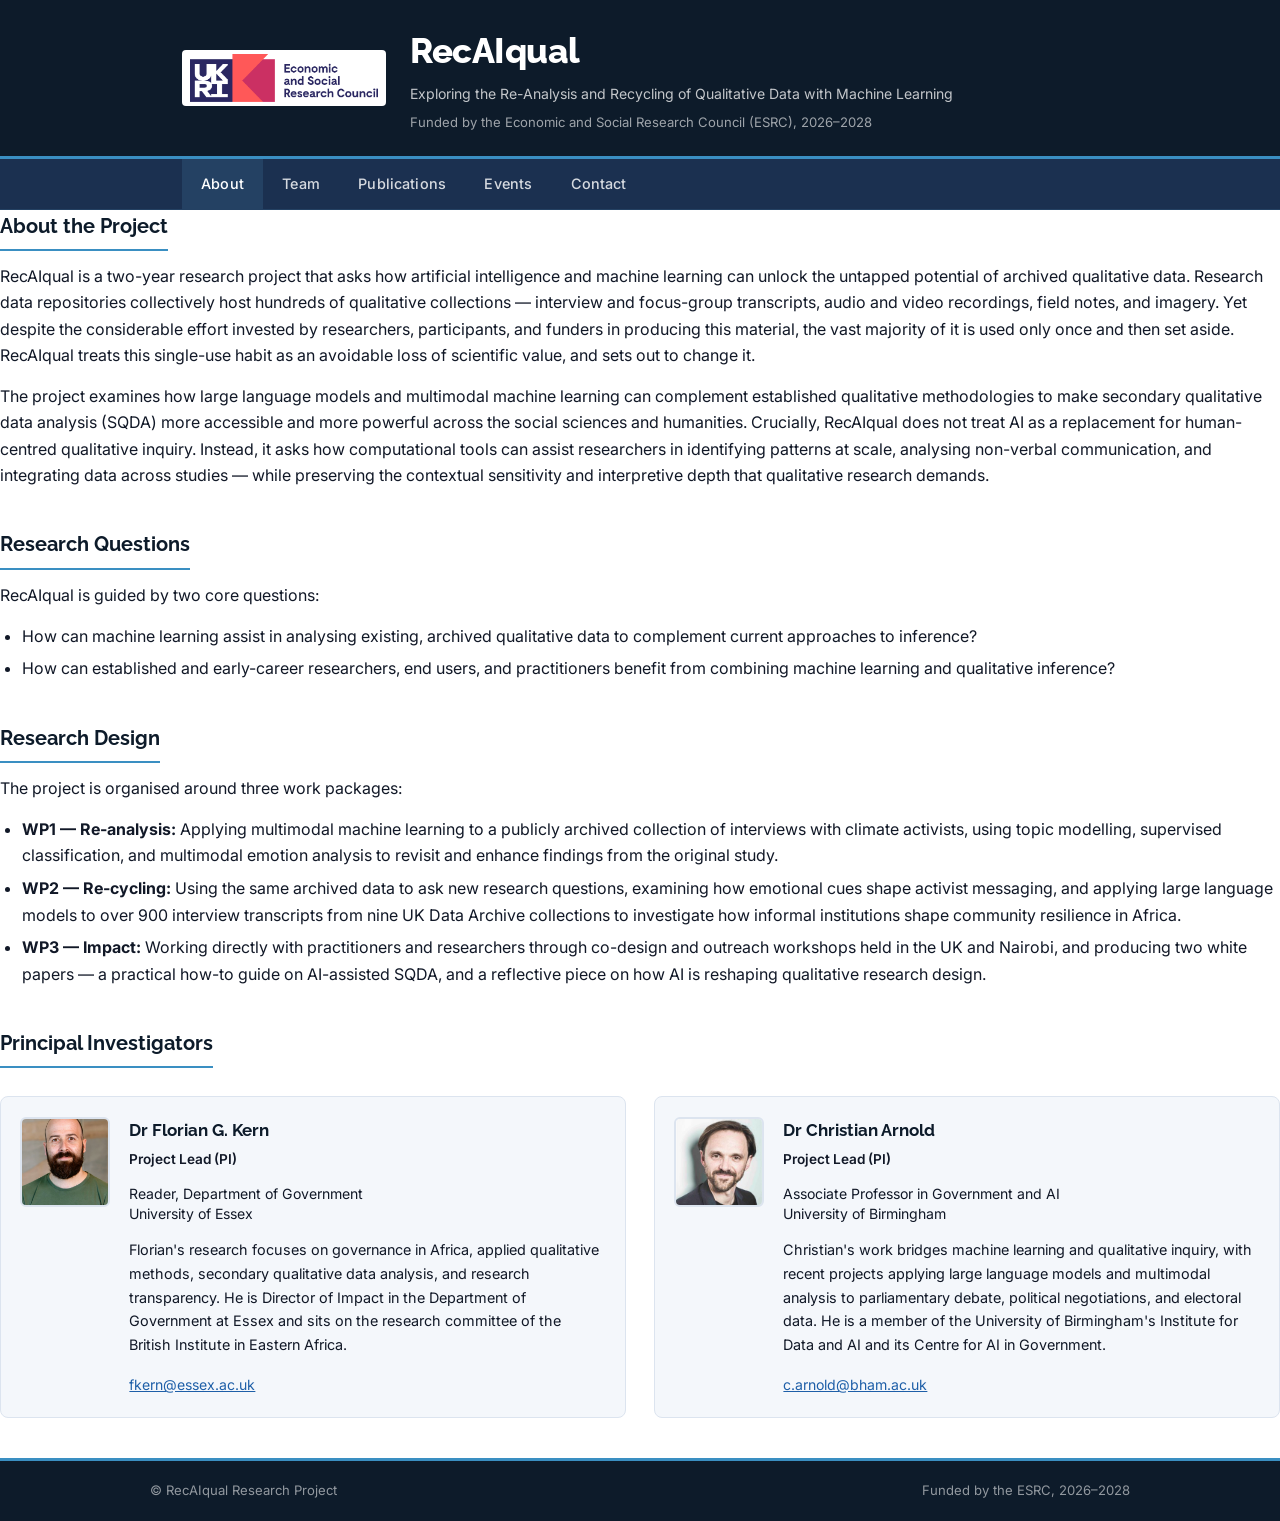
==== index.html @ 86b5b0ed "Update index.html" ====
<!DOCTYPE html>
<html lang="en">
<head>
  <meta charset="UTF-8">
  <title>RecAIqual – Exploring the Re-Analysis and Recycling of Qualitative Data with Machine Learning</title>
  <meta name="viewport" content="width=device-width, initial-scale=1">
  <link rel="stylesheet" href="assets/css/main.css">
</head>
<body>

  <!-- Header -->
  <header class="site-header">
    <div class="header-inner">
      <a href="/" class="logo">
        <img src="assets/img/esrc-logo.png" alt="ESRC logo">
      </a>
      <div class="site-title-block">
        <h1 class="site-title">RecAIqual</h1>
        <p class="site-subtitle">Exploring the Re-Analysis and Recycling of Qualitative Data with Machine Learning</p>
        <p class="site-funder">Funded by the Economic and Social Research Council (ESRC), 2026–2028</p>
      </div>
    </div>
  </header>

  <!-- Navigation -->
  <nav class="top-nav">
    <div class="nav-inner">
      <ul class="menu">
        <li><a href="/" class="active">About</a></li>
        <li><a href="/team.html">Team</a></li>
        <li><a href="/publications.html">Publications</a></li>
        <li><a href="/events.html">Events</a></li>
        <li><a href="/contact.html">Contact</a></li>
      </ul>
    </div>
  </nav>


    <!-- About -->
    <section class="section-block">
      <h2>About the Project</h2>
      <p>
        RecAIqual is a two-year research project that asks how artificial intelligence and machine learning can
        unlock the untapped potential of archived qualitative data. Research data repositories collectively host
        hundreds of qualitative collections — interview and focus-group transcripts, audio and video recordings,
        field notes, and imagery. Yet despite the considerable effort invested by researchers, participants, and
        funders in producing this material, the vast majority of it is used only once and then set aside.
        RecAIqual treats this single-use habit as an avoidable loss of scientific value, and sets out to change it.
      </p>
      <p>
        The project examines how large language models and multimodal machine learning can complement established
        qualitative methodologies to make secondary qualitative data analysis (SQDA) more accessible and more
        powerful across the social sciences and humanities. Crucially, RecAIqual does not treat AI as a replacement
        for human-centred qualitative inquiry. Instead, it asks how computational tools can assist researchers
        in identifying patterns at scale, analysing non-verbal communication, and integrating data across
        studies — while preserving the contextual sensitivity and interpretive depth that qualitative research demands.
      </p>
    </section>

    <!-- Research questions -->
    <section class="section-block">
      <h2>Research Questions</h2>
      <p>RecAIqual is guided by two core questions:</p>
      <ul>
        <li>How can machine learning assist in analysing existing, archived qualitative data to complement current approaches to inference?</li>
        <li>How can established and early-career researchers, end users, and practitioners benefit from combining machine learning and qualitative inference?</li>
      </ul>
    </section>

    <!-- Work packages -->
    <section class="section-block">
      <h2>Research Design</h2>
      <p>The project is organised around three work packages:</p>
      <ul>
        <li>
          <strong>WP1 — Re-analysis:</strong> Applying multimodal machine learning to a publicly archived
          collection of interviews with climate activists, using topic modelling, supervised classification,
          and multimodal emotion analysis to revisit and enhance findings from the original study.
        </li>
        <li>
          <strong>WP2 — Re-cycling:</strong> Using the same archived data to ask new research questions,
          examining how emotional cues shape activist messaging, and applying large language models to over
          900 interview transcripts from nine UK Data Archive collections to investigate how informal
          institutions shape community resilience in Africa.
        </li>
        <li>
          <strong>WP3 — Impact:</strong> Working directly with practitioners and researchers through
          co-design and outreach workshops held in the UK and Nairobi, and producing two white papers
          — a practical how-to guide on AI-assisted SQDA, and a reflective piece on how AI is reshaping
          qualitative research design.
        </li>
      </ul>
    </section>

    <!-- PIs -->
    <section class="section-block">
      <h2>Principal Investigators</h2>
      <div class="pi-grid">

        <div class="pi-card">
          <img src="assets/img/fkern.jpg" alt="Florian G. Kern" class="pi-photo">
          <div class="pi-info">
            <h3>Dr Florian G. Kern</h3>
            <p class="pi-role">Project Lead (PI)</p>
            <p class="pi-affil">Reader, Department of Government<br>University of Essex</p>
            <p class="pi-bio">
              Florian's research focuses on governance in Africa, applied qualitative methods, secondary
              qualitative data analysis, and research transparency. He is Director of Impact in the
              Department of Government at Essex and sits on the research committee of the British Institute
              in Eastern Africa.
            </p>
            <a href="mailto:fkern@essex.ac.uk">fkern@essex.ac.uk</a>
          </div>
        </div>

        <div class="pi-card">
          <img src="assets/img/carnold.jpg" alt="Christian Arnold" class="pi-photo">
          <div class="pi-info">
            <h3>Dr Christian Arnold</h3>
            <p class="pi-role">Project Lead (PI)</p>
            <p class="pi-affil">Associate Professor in Government and AI<br>University of Birmingham</p>
            <p class="pi-bio">
              Christian's work bridges machine learning and qualitative inquiry, with recent projects
              applying large language models and multimodal analysis to parliamentary debate, political
              negotiations, and electoral data. He is a member of the University of Birmingham's Institute
              for Data and AI and its Centre for AI in Government.
            </p>
            <a href="mailto:c.arnold@bham.ac.uk">c.arnold@bham.ac.uk</a>
          </div>
        </div>

      </div>
    </section>

  </main>

  <!-- Footer -->
  <footer class="site-footer">
    <div class="footer-inner">
      <span>&copy; RecAIqual Research Project</span>
      <span>Funded by the ESRC, 2026–2028</span>
    </div>
  </footer>

</body>
</html>
---- assets/css/main.css ----
/* ── Fonts ───────────────────────────────────────────────────────────────── */
@import url('https://fonts.googleapis.com/css2?family=Raleway:wght@400;600;700;800&family=Inter:wght@400;500;600&display=swap');

/* ── Reset / base ────────────────────────────────────────────────────────── */
*, *::before, *::after { box-sizing: border-box; }

:root {
  --navy:      #0d1b2a;
  --navy-mid:  #1b3050;
  --navy-soft: #244163;
  --accent:    #3a8fc2;
  --accent-lt: #5aafe0;
  --bg:        #ffffff;
  --bg-soft:   #f4f7fb;
  --text:      #111827;
  --muted:     #4b5563;
  --border:    #dce4ef;
  --link:      #1e5fa8;
}

body {
  margin: 0;
  padding: 0;
  font-family: 'Inter', system-ui, sans-serif;
  background-color: var(--bg);
  color: var(--text);
  line-height: 1.65;
}

/* ── Header ─────────────────────────────────────────────────────────────── */
.site-header {
  background-color: var(--navy);
  color: #ffffff;
  border-bottom: 3px solid var(--accent);
}

.header-inner {
  max-width: 980px;
  margin: 0 auto;
  padding: 1.4rem 2rem;
  display: flex;
  align-items: center;
  gap: 1.5rem;
}

.logo img {
  height: 56px;
  width: auto;
  display: block;
  /* white background for ESRC logo readability */
  background: #ffffff;
  border-radius: 4px;
  padding: 4px 8px;
}

.site-title-block {
  display: flex;
  flex-direction: column;
  gap: 0.2rem;
}

.site-title {
  margin: 0;
  font-family: 'Raleway', sans-serif;
  font-size: 2.2rem;
  font-weight: 800;
  color: #ffffff;
  letter-spacing: -0.5px;
}

.site-subtitle {
  margin: 0;
  font-family: 'Inter', sans-serif;
  font-size: 0.88rem;
  color: rgba(255,255,255,0.75);
  font-weight: 400;
  max-width: 560px;
  line-height: 1.4;
}

.site-funder {
  margin: 0.35rem 0 0;
  font-size: 0.82rem;
  color: rgba(255,255,255,0.6);
}

/* ── Navigation ──────────────────────────────────────────────────────────── */
.top-nav {
  background-color: var(--navy-mid);
  border-bottom: 1px solid var(--navy-soft);
}

.nav-inner {
  max-width: 980px;
  margin: 0 auto;
  padding: 0 2rem;
  display: flex;
  align-items: center;
}

.menu {
  list-style: none;
  display: flex;
  gap: 0;
  margin: 0;
  padding: 0;
}

.menu a {
  display: block;
  padding: 0.8rem 1.2rem;
  text-decoration: none;
  color: rgba(255,255,255,0.82);
  font-family: 'Inter', sans-serif;
  font-weight: 500;
  font-size: 0.9rem;
  letter-spacing: 0.01em;
  transition: color 0.15s, background-color 0.15s;
}

.menu a:hover,
.menu a.active {
  color: #ffffff;
  background-color: var(--navy-soft);
}

/* ── Main content ────────────────────────────────────────────────────────── */
.site-main {
  max-width: 980px;
  margin: 0 auto;
  padding: 2.5rem 2rem 4rem;
}

/* ── Hero (landing) ──────────────────────────────────────────────────────── */
.hero {
  margin-bottom: 2.5rem;
}

.hero-intro {
  font-size: 1.08rem;
  color: var(--muted);
  max-width: 720px;
  margin: 0 0 1rem;
}

/* ── Section headings ────────────────────────────────────────────────────── */
.section-block {
  margin-bottom: 2.5rem;
}

.section-block h2 {
  font-family: 'Raleway', sans-serif;
  font-size: 1.25rem;
  font-weight: 700;
  color: var(--navy);
  margin: 0 0 0.75rem;
  padding-bottom: 0.4rem;
  border-bottom: 2px solid var(--accent);
  display: inline-block;
}

.section-block p {
  margin: 0 0 0.9rem;
  color: var(--text);
}

.section-block ul {
  margin: 0.5rem 0 1rem;
  padding-left: 1.4rem;
}

.section-block li {
  margin-bottom: 0.4rem;
}

/* ── Funding banner ──────────────────────────────────────────────────────── */
.funding-banner {
  display: flex;
  align-items: center;
  gap: 1.2rem;
  background: var(--bg-soft);
  border: 1px solid var(--border);
  border-left: 4px solid var(--accent);
  border-radius: 6px;
  padding: 0.9rem 1.2rem;
  margin-bottom: 2.5rem;
  font-size: 0.92rem;
  color: var(--muted);
}

.funding-banner img {
  height: 40px;
  width: auto;
  flex-shrink: 0;
}

/* ── PI cards ────────────────────────────────────────────────────────────── */
.pi-grid {
  display: grid;
  grid-template-columns: repeat(auto-fit, minmax(360px, 1fr));
  gap: 1.75rem;
  margin-top: 1rem;
}

.pi-card {
  display: flex;
  align-items: flex-start;
  gap: 1.2rem;
  background: var(--bg-soft);
  border: 1px solid var(--border);
  border-radius: 8px;
  padding: 1.2rem;
}

.pi-photo {
  width: 90px;
  height: 90px;
  border-radius: 6px;
  object-fit: cover;
  flex-shrink: 0;
  border: 2px solid var(--border);
}

.pi-info h3 {
  font-family: 'Raleway', sans-serif;
  font-size: 1.05rem;
  font-weight: 700;
  margin: 0 0 0.2rem;
  color: var(--navy);
}

.pi-role {
  font-size: 0.85rem;
  color: var(--accent);
  font-weight: 600;
  margin: 0 0 0.35rem;
}

.pi-affil {
  font-size: 0.88rem;
  color: var(--muted);
  margin: 0 0 0.5rem;
  line-height: 1.4;
}

.pi-bio {
  font-size: 0.9rem;
  margin: 0;
  color: var(--text);
}

.pi-info a {
  color: var(--link);
  text-decoration: underline;
  font-size: 0.88rem;
}

.pi-info a:hover { text-decoration: none; }

/* ── Publications ────────────────────────────────────────────────────────── */
.pub-list {
  list-style: none;
  padding: 0;
  margin: 0;
  display: flex;
  flex-direction: column;
  gap: 1rem;
}

.pub-item {
  padding: 0.9rem 1rem;
  background: var(--bg-soft);
  border: 1px solid var(--border);
  border-left: 4px solid var(--navy-mid);
  border-radius: 4px;
}

.pub-title {
  font-weight: 600;
  color: var(--navy);
  margin: 0 0 0.25rem;
  font-size: 0.95rem;
}

.pub-authors {
  font-size: 0.88rem;
  color: var(--muted);
  margin: 0 0 0.2rem;
}

.pub-venue {
  font-size: 0.85rem;
  color: var(--accent);
  font-style: italic;
  margin: 0;
}

/* ── Events ──────────────────────────────────────────────────────────────── */
.event-list {
  list-style: none;
  padding: 0;
  margin: 0;
  display: flex;
  flex-direction: column;
  gap: 0;
}

.event-item {
  display: flex;
  gap: 1.2rem;
  padding: 1rem 0;
  border-bottom: 1px solid var(--border);
}

.event-date-block {
  min-width: 90px;
  text-align: center;
  background: var(--navy);
  color: #fff;
  border-radius: 6px;
  padding: 0.5rem 0.6rem;
  display: flex;
  flex-direction: column;
  align-items: center;
  justify-content: center;
  flex-shrink: 0;
  font-family: 'Raleway', sans-serif;
  font-size: 0.95rem;
  font-weight: 700;
  line-height: 1.3;
  align-self: flex-start;
}

.event-date-block .ev-month {
  font-size: 0.72rem;
  font-weight: 600;
  text-transform: uppercase;
  letter-spacing: 0.08em;
  opacity: 0.8;
}

.event-body h3 {
  font-family: 'Raleway', sans-serif;
  font-size: 1rem;
  font-weight: 600;
  color: var(--navy);
  margin: 0 0 0.25rem;
}

.event-body p {
  font-size: 0.9rem;
  color: var(--muted);
  margin: 0;
}

/* ── Contact ─────────────────────────────────────────────────────────────── */
.contact-block {
  background: var(--bg-soft);
  border: 1px solid var(--border);
  border-radius: 8px;
  padding: 1.5rem 1.75rem;
  max-width: 560px;
}

.contact-block p {
  margin: 0 0 0.6rem;
  font-size: 0.95rem;
}

.contact-block a {
  color: var(--link);
  text-decoration: underline;
}

.contact-block a:hover { text-decoration: none; }

/* ── Footer ──────────────────────────────────────────────────────────────── */
.site-footer {
  background-color: var(--navy);
  border-top: 3px solid var(--accent);
  padding: 1.2rem 2rem;
}

.footer-inner {
  max-width: 980px;
  margin: 0 auto;
  font-size: 0.82rem;
  color: rgba(255,255,255,0.55);
  display: flex;
  align-items: center;
  justify-content: space-between;
  flex-wrap: wrap;
  gap: 0.5rem;
}

.footer-inner a {
  color: rgba(255,255,255,0.65);
}

/* ── Responsive ──────────────────────────────────────────────────────────── */
@media (max-width: 680px) {
  .site-title { font-size: 1.7rem; }

  .header-inner { flex-direction: column; align-items: flex-start; gap: 1rem; }

  .pi-grid { grid-template-columns: 1fr; }

  .pi-card { flex-direction: column; }

  .event-item { flex-direction: column; gap: 0.75rem; }

  .site-main { padding: 1.75rem 1.25rem 3rem; }
}
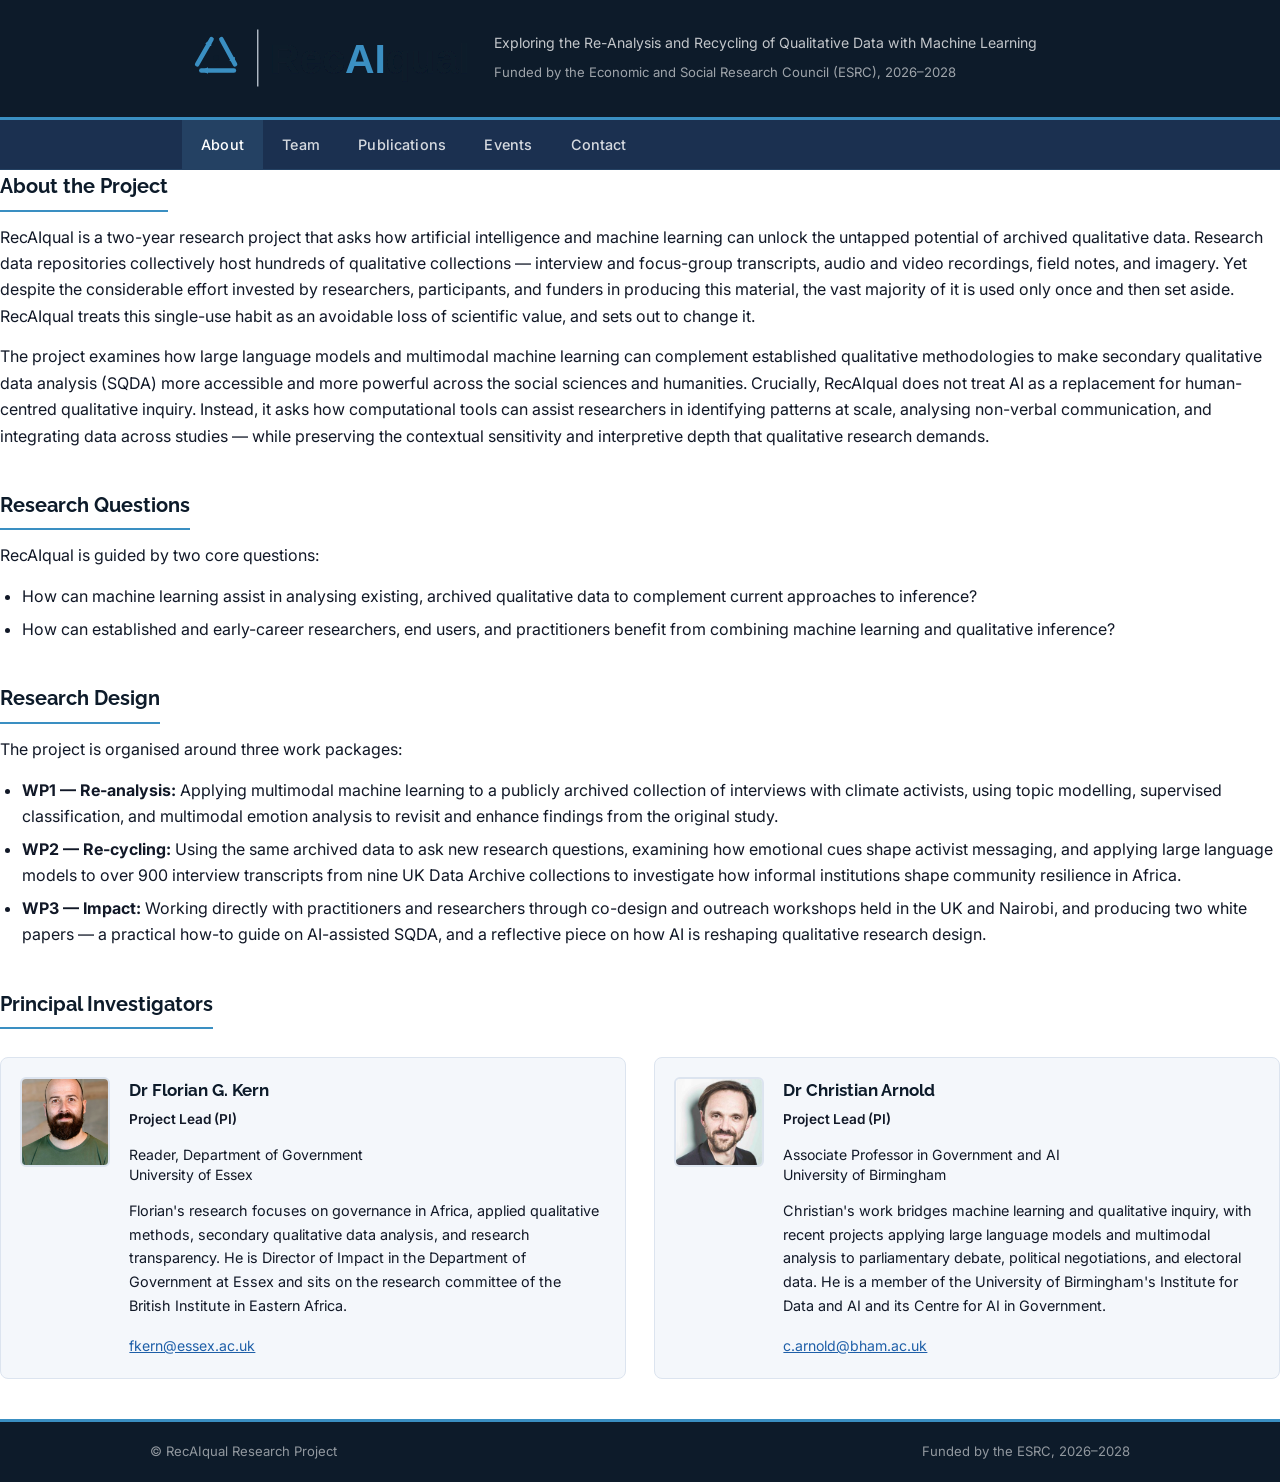
==== commit dd02b422: "Add RecAIqual SVG logo, update headers" ====
--- a/index.html
+++ b/index.html
@@ -12,10 +12,9 @@
   <header class="site-header">
     <div class="header-inner">
       <a href="/" class="logo">
-        <img src="assets/img/esrc-logo.png" alt="ESRC logo">
+        <img src="assets/img/recaiqual-logo.svg" alt="RecAIqual">
       </a>
       <div class="site-title-block">
-        <h1 class="site-title">RecAIqual</h1>
         <p class="site-subtitle">Exploring the Re-Analysis and Recycling of Qualitative Data with Machine Learning</p>
         <p class="site-funder">Funded by the Economic and Social Research Council (ESRC), 2026–2028</p>
       </div>
--- a/assets/css/main.css
+++ b/assets/css/main.css
@@ -44,13 +44,9 @@
 }
 
 .logo img {
-  height: 56px;
+  height: 72px;
   width: auto;
   display: block;
-  /* white background for ESRC logo readability */
-  background: #ffffff;
-  border-radius: 4px;
-  padding: 4px 8px;
 }
 
 .site-title-block {
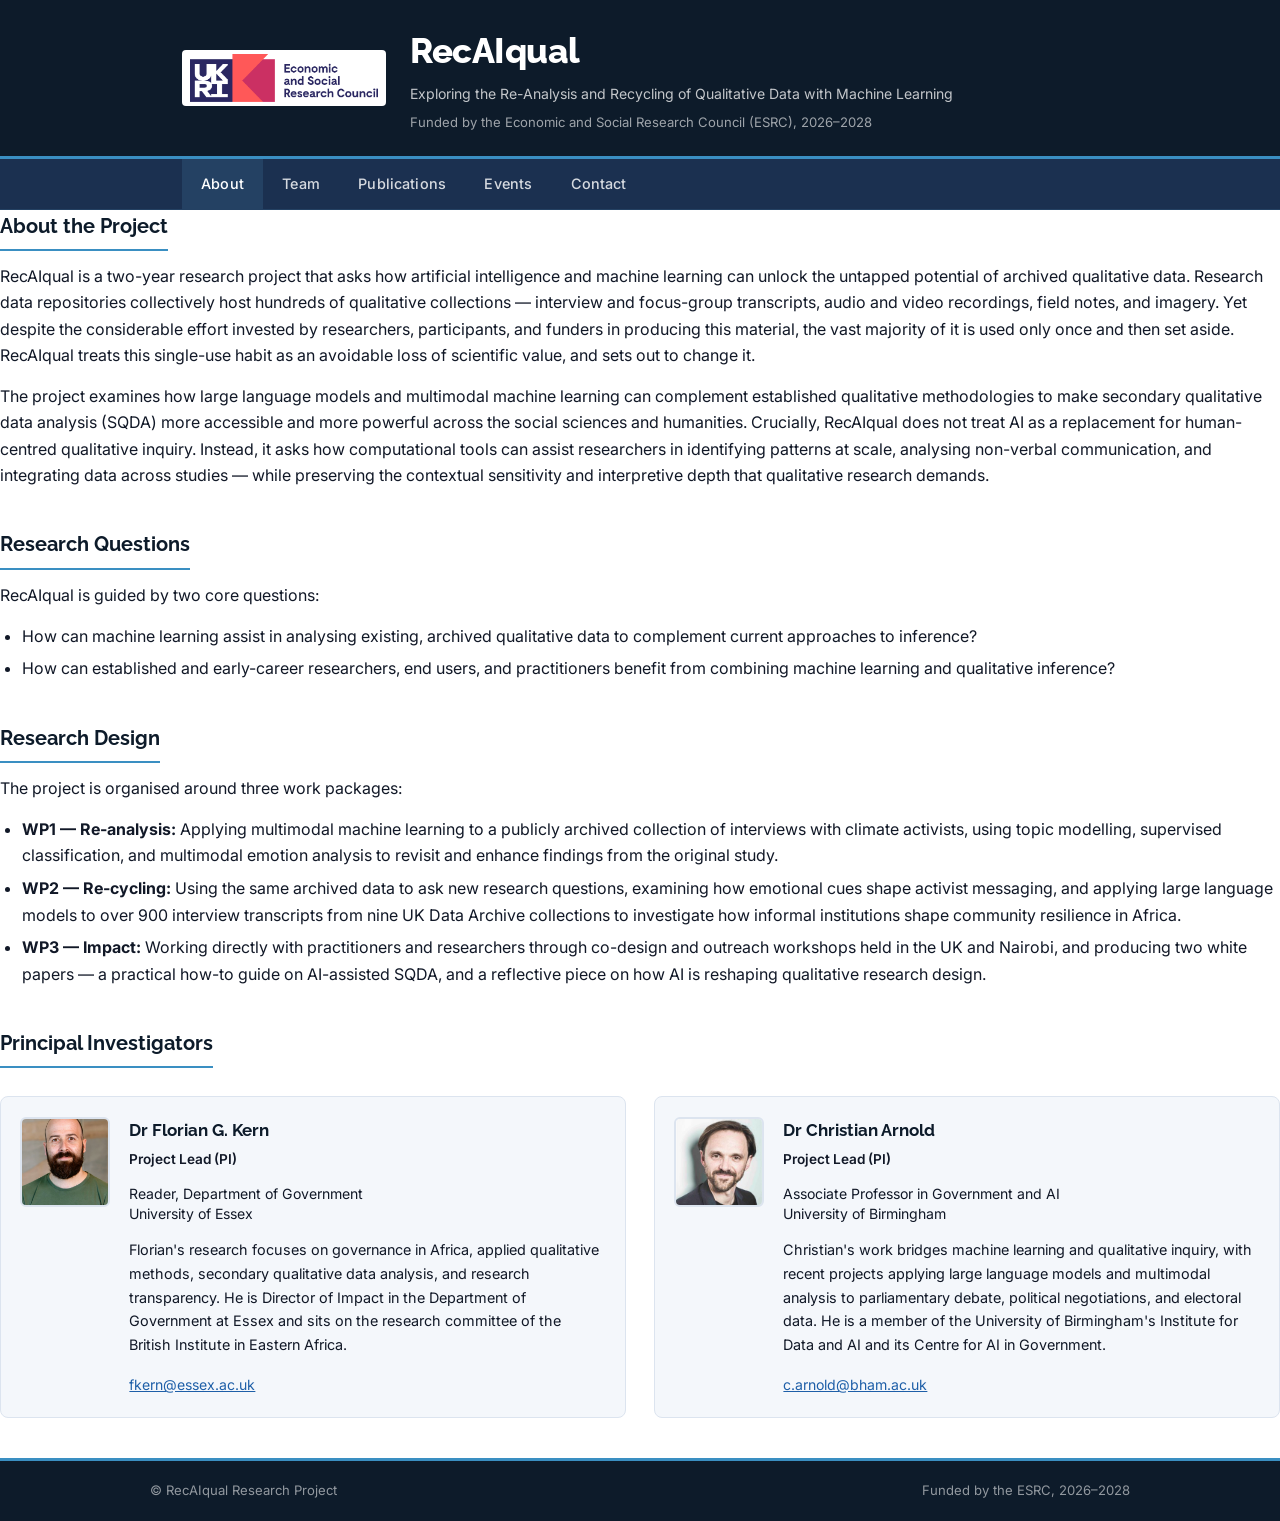
==== commit 4a24acc4: "Revert "Add RecAIqual SVG logo, update headers" This reverts commit dd02b42280a1260a3d260d39f9a829e6" ====
--- a/index.html
+++ b/index.html
@@ -12,9 +12,10 @@
   <header class="site-header">
     <div class="header-inner">
       <a href="/" class="logo">
-        <img src="assets/img/recaiqual-logo.svg" alt="RecAIqual">
+        <img src="assets/img/esrc-logo.png" alt="ESRC logo">
       </a>
       <div class="site-title-block">
+        <h1 class="site-title">RecAIqual</h1>
         <p class="site-subtitle">Exploring the Re-Analysis and Recycling of Qualitative Data with Machine Learning</p>
         <p class="site-funder">Funded by the Economic and Social Research Council (ESRC), 2026–2028</p>
       </div>
--- a/assets/css/main.css
+++ b/assets/css/main.css
@@ -44,9 +44,13 @@
 }
 
 .logo img {
-  height: 72px;
+  height: 56px;
   width: auto;
   display: block;
+  /* white background for ESRC logo readability */
+  background: #ffffff;
+  border-radius: 4px;
+  padding: 4px 8px;
 }
 
 .site-title-block {
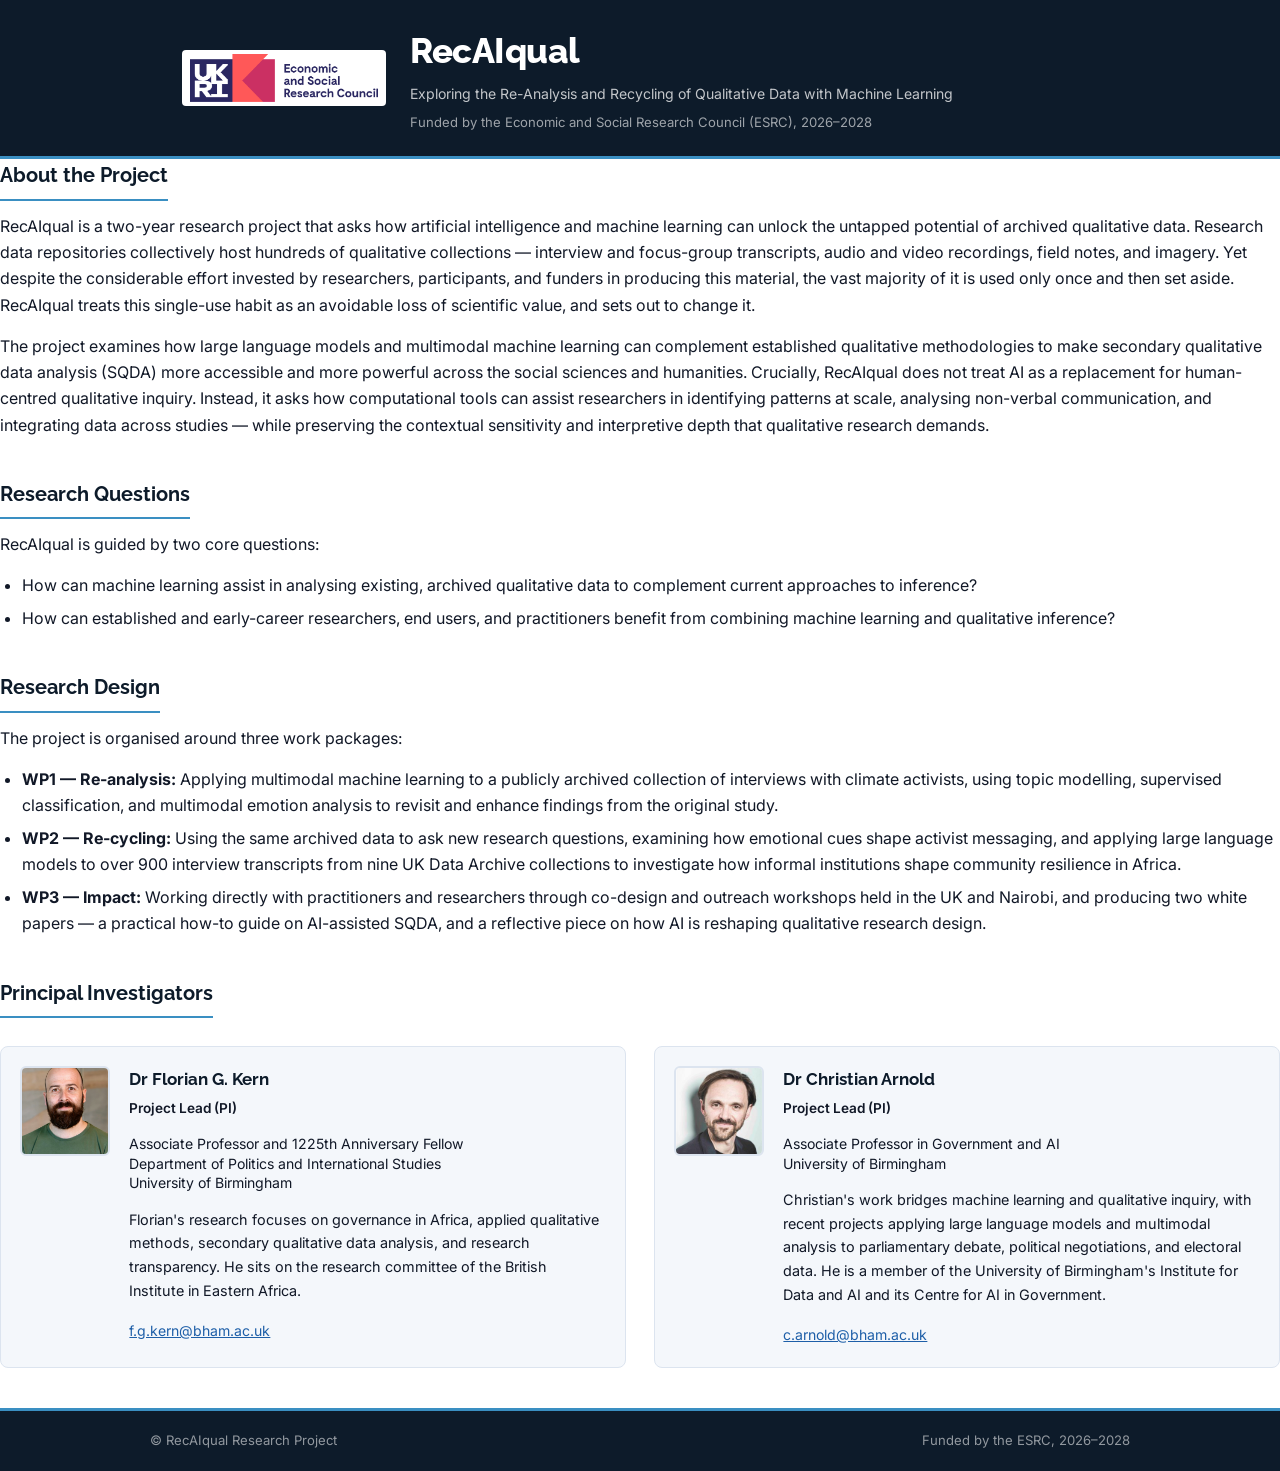
==== commit a7c85e96: "Update Florian Kern's affiliation to University of Birmingham Co-Authored-By: Claude Opus 5.5 <norep" ====
--- a/index.html
+++ b/index.html
@@ -102,14 +102,13 @@
           <div class="pi-info">
             <h3>Dr Florian G. Kern</h3>
             <p class="pi-role">Project Lead (PI)</p>
-            <p class="pi-affil">Reader, Department of Government<br>University of Essex</p>
+            <p class="pi-affil">Associate Professor and 1225th Anniversary Fellow<br>Department of Politics and International Studies<br>University of Birmingham</p>
             <p class="pi-bio">
               Florian's research focuses on governance in Africa, applied qualitative methods, secondary
-              qualitative data analysis, and research transparency. He is Director of Impact in the
-              Department of Government at Essex and sits on the research committee of the British Institute
-              in Eastern Africa.
+              qualitative data analysis, and research transparency. He sits on the research committee of the
+              British Institute in Eastern Africa.
             </p>
-            <a href="mailto:fkern@essex.ac.uk">fkern@essex.ac.uk</a>
+            <a href="mailto:f.g.kern@bham.ac.uk">f.g.kern@bham.ac.uk</a>
           </div>
         </div>
 
--- a/assets/css/main.css
+++ b/assets/css/main.css
@@ -86,6 +86,7 @@
 
 /* ── Navigation ──────────────────────────────────────────────────────────── */
 .top-nav {
+  display: none;
   background-color: var(--navy-mid);
   border-bottom: 1px solid var(--navy-soft);
 }
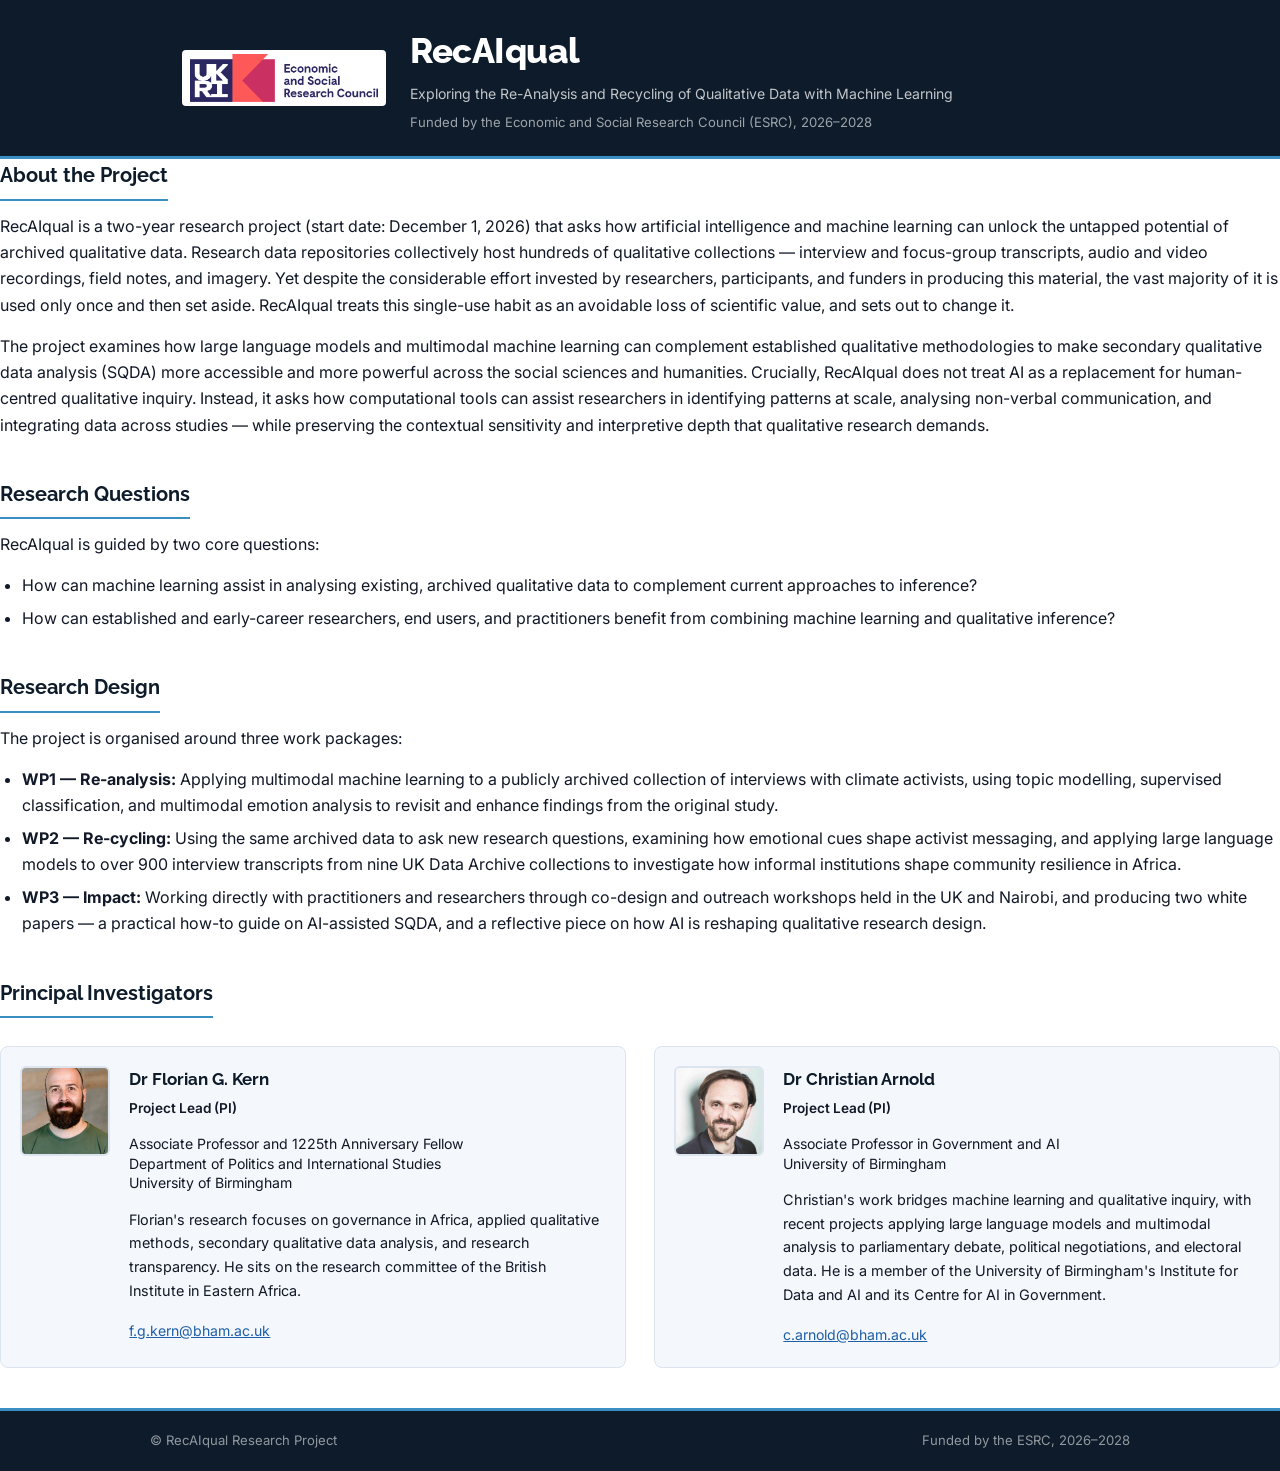
==== commit d106c66b: "Add project start date to intro Co-Authored-By: Claude Opus 5.5 <noreply@anthropic.com>" ====
--- a/index.html
+++ b/index.html
@@ -40,7 +40,7 @@
     <section class="section-block">
       <h2>About the Project</h2>
       <p>
-        RecAIqual is a two-year research project that asks how artificial intelligence and machine learning can
+        RecAIqual is a two-year research project (start date: December 1, 2026) that asks how artificial intelligence and machine learning can
         unlock the untapped potential of archived qualitative data. Research data repositories collectively host
         hundreds of qualitative collections — interview and focus-group transcripts, audio and video recordings,
         field notes, and imagery. Yet despite the considerable effort invested by researchers, participants, and
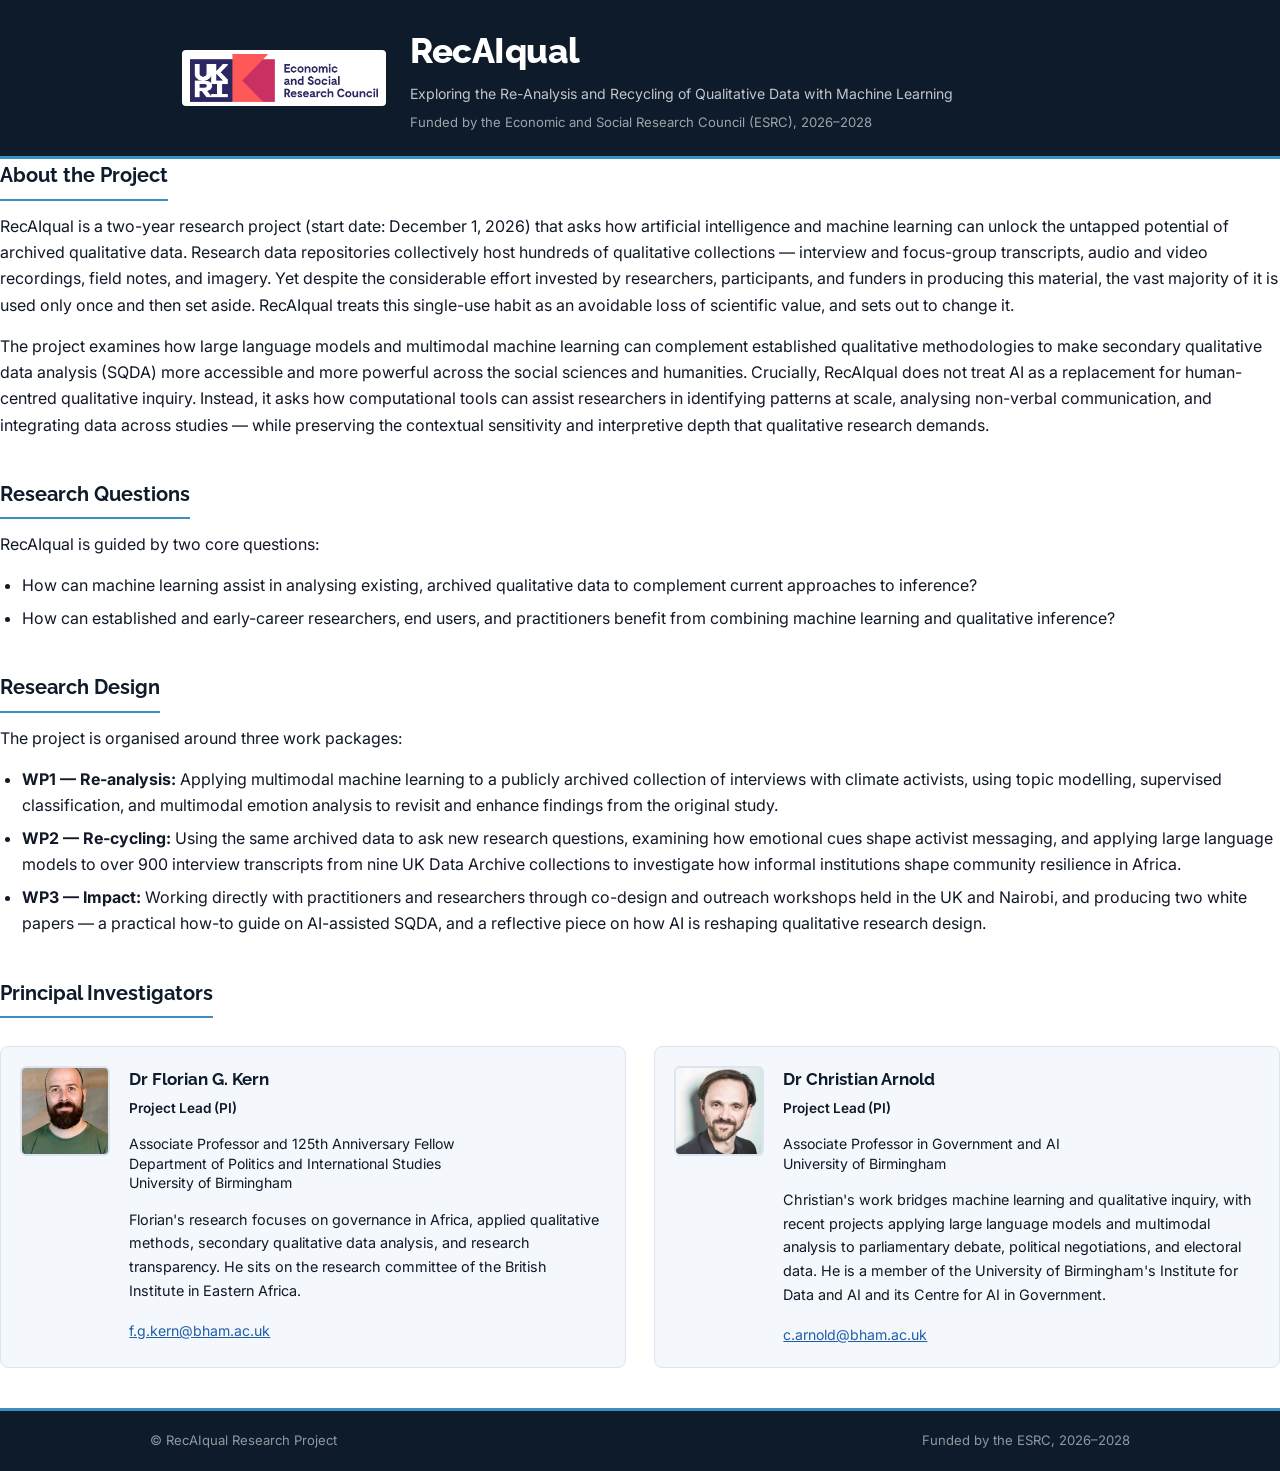
==== commit 60ba9a71: "Correct fellowship title to 125th Anniversary Fellow Co-Authored-By: Claude Opus 5.5 <noreply@anthro" ====
--- a/index.html
+++ b/index.html
@@ -102,7 +102,7 @@
           <div class="pi-info">
             <h3>Dr Florian G. Kern</h3>
             <p class="pi-role">Project Lead (PI)</p>
-            <p class="pi-affil">Associate Professor and 1225th Anniversary Fellow<br>Department of Politics and International Studies<br>University of Birmingham</p>
+            <p class="pi-affil">Associate Professor and 125th Anniversary Fellow<br>Department of Politics and International Studies<br>University of Birmingham</p>
             <p class="pi-bio">
               Florian's research focuses on governance in Africa, applied qualitative methods, secondary
               qualitative data analysis, and research transparency. He sits on the research committee of the
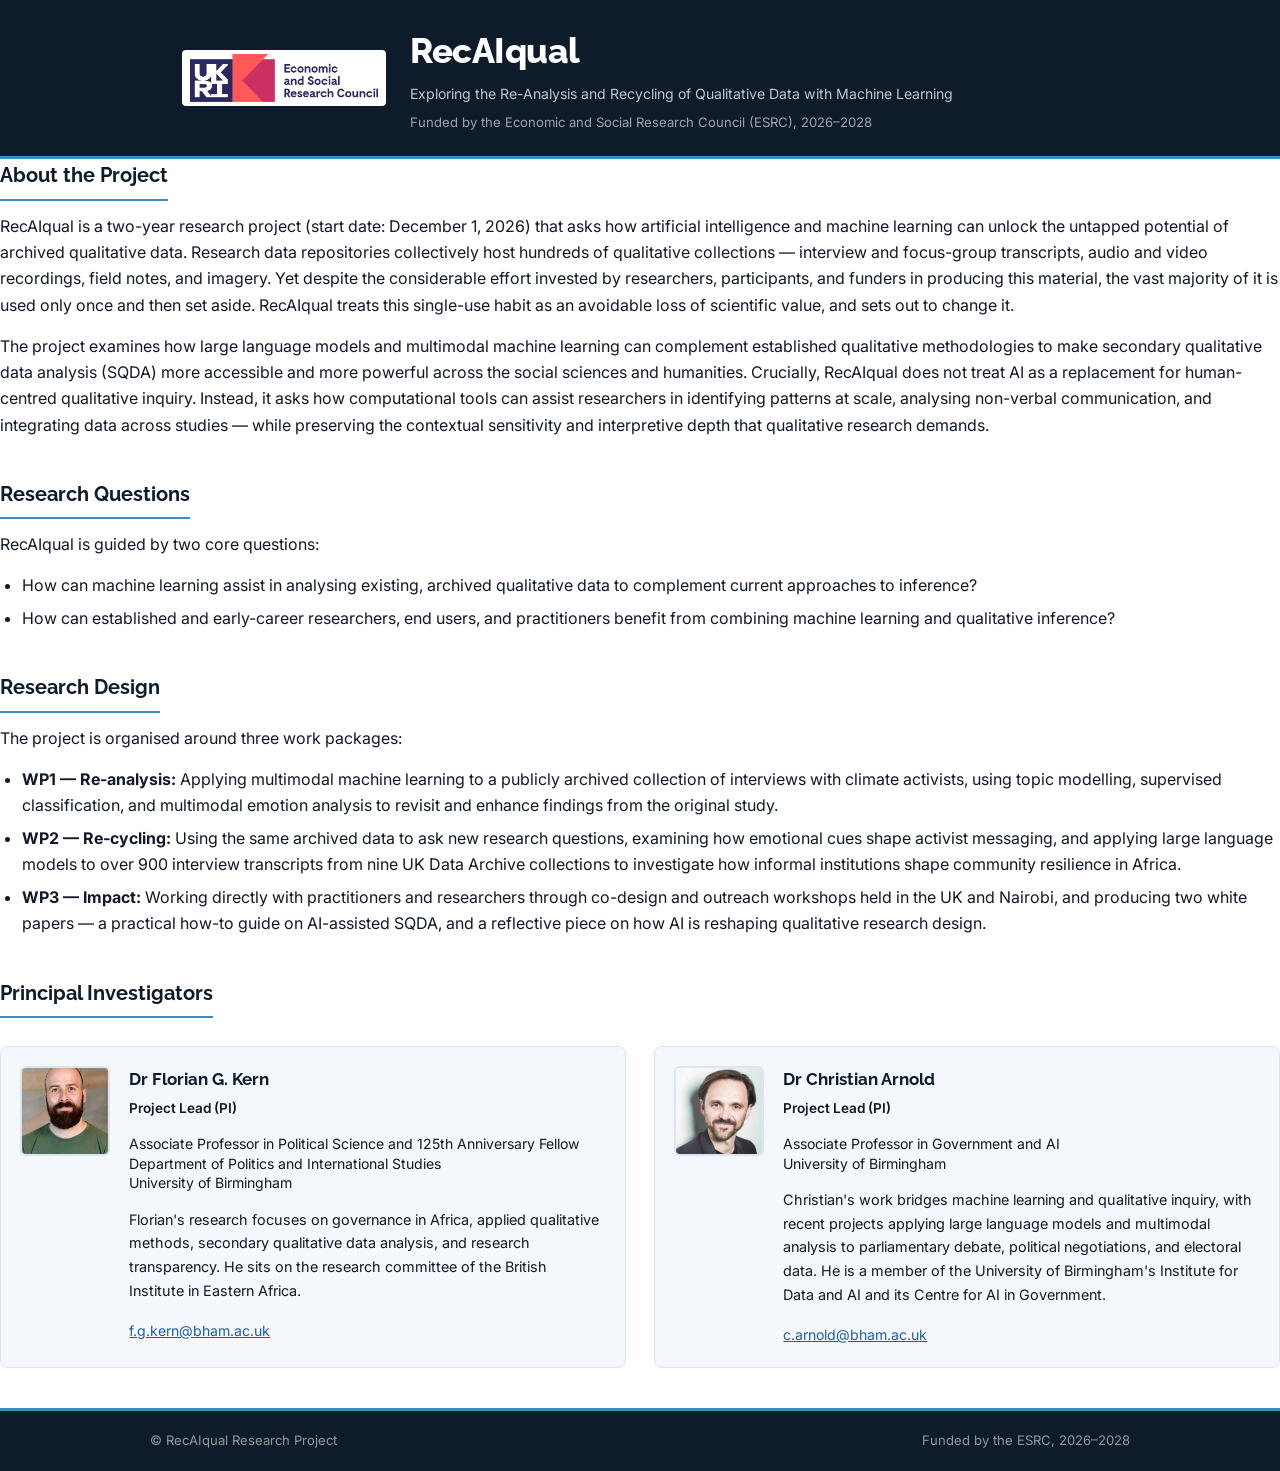
==== commit 2a8885fe: "Specify Associate Professor in Political Science Co-Authored-By: Claude Opus 5.5 <noreply@anthropic." ====
--- a/index.html
+++ b/index.html
@@ -102,7 +102,7 @@
           <div class="pi-info">
             <h3>Dr Florian G. Kern</h3>
             <p class="pi-role">Project Lead (PI)</p>
-            <p class="pi-affil">Associate Professor and 125th Anniversary Fellow<br>Department of Politics and International Studies<br>University of Birmingham</p>
+            <p class="pi-affil">Associate Professor in Political Science and 125th Anniversary Fellow<br>Department of Politics and International Studies<br>University of Birmingham</p>
             <p class="pi-bio">
               Florian's research focuses on governance in Africa, applied qualitative methods, secondary
               qualitative data analysis, and research transparency. He sits on the research committee of the
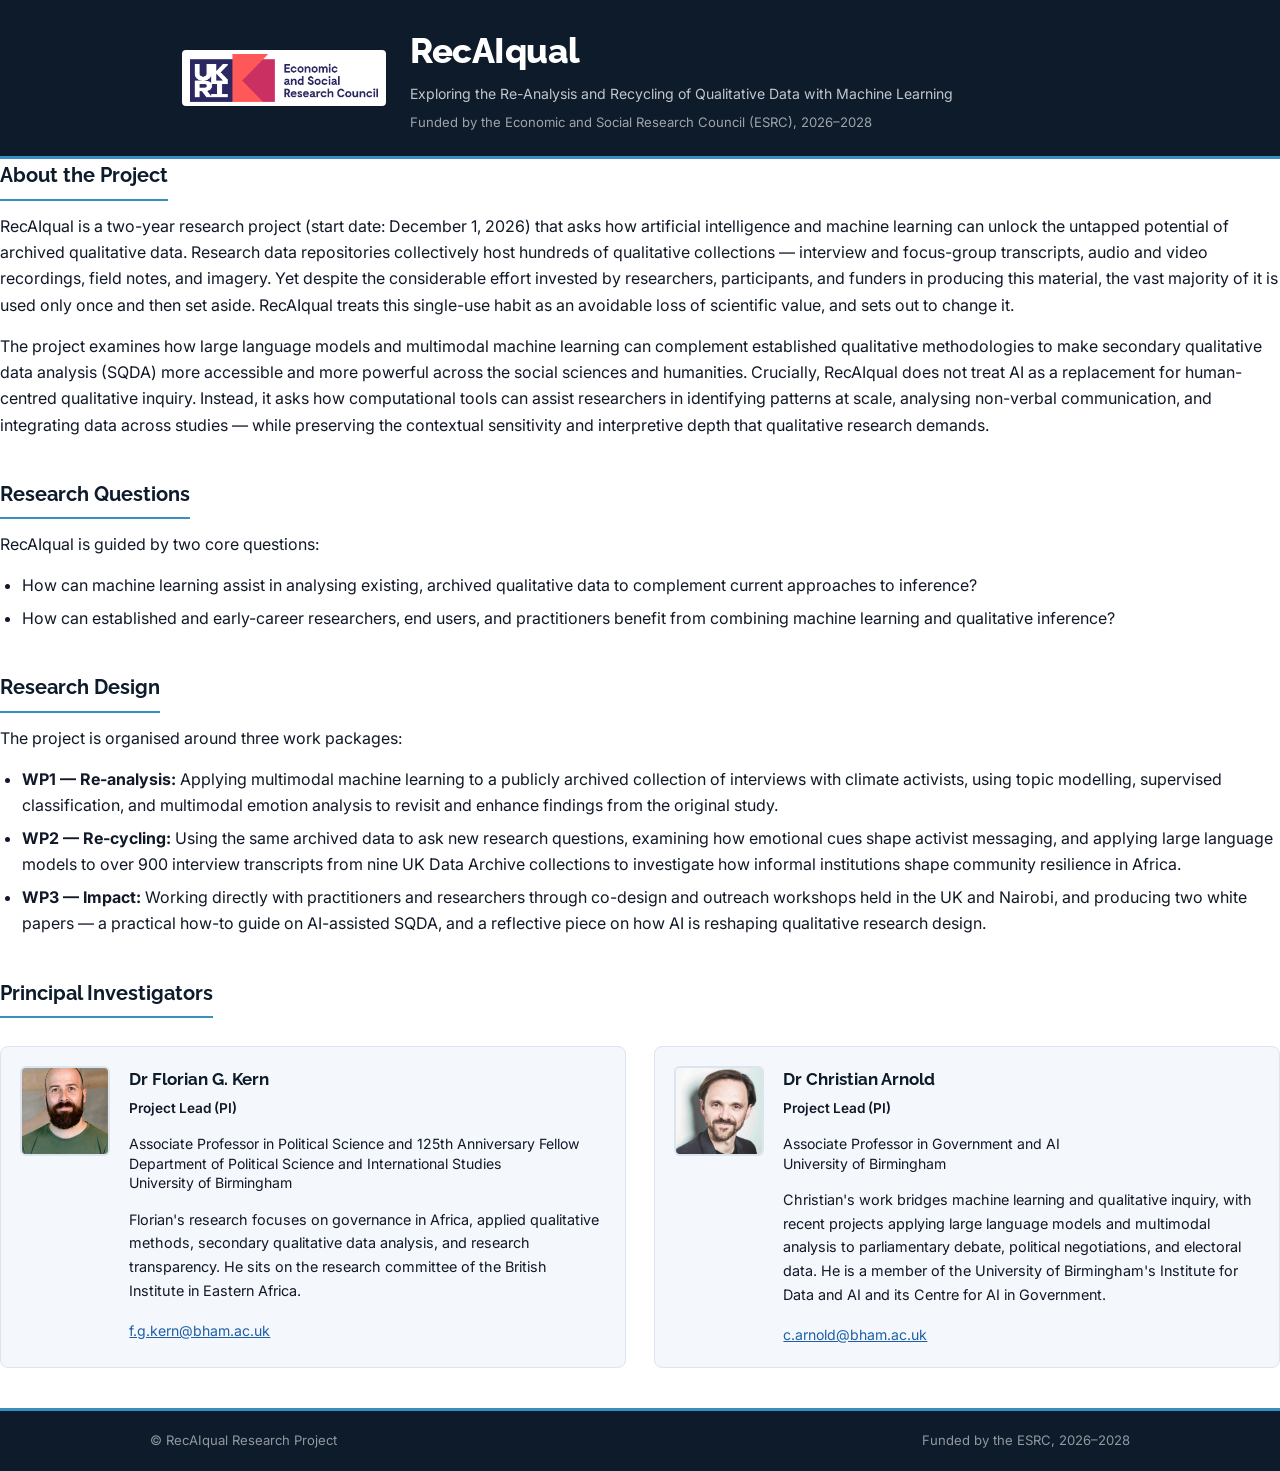
==== commit e330c6a8: "Use official department name: Political Science and International Studies (POLSIS) Co-Authored-By: C" ====
--- a/index.html
+++ b/index.html
@@ -102,7 +102,7 @@
           <div class="pi-info">
             <h3>Dr Florian G. Kern</h3>
             <p class="pi-role">Project Lead (PI)</p>
-            <p class="pi-affil">Associate Professor in Political Science and 125th Anniversary Fellow<br>Department of Politics and International Studies<br>University of Birmingham</p>
+            <p class="pi-affil">Associate Professor in Political Science and 125th Anniversary Fellow<br>Department of Political Science and International Studies<br>University of Birmingham</p>
             <p class="pi-bio">
               Florian's research focuses on governance in Africa, applied qualitative methods, secondary
               qualitative data analysis, and research transparency. He sits on the research committee of the
